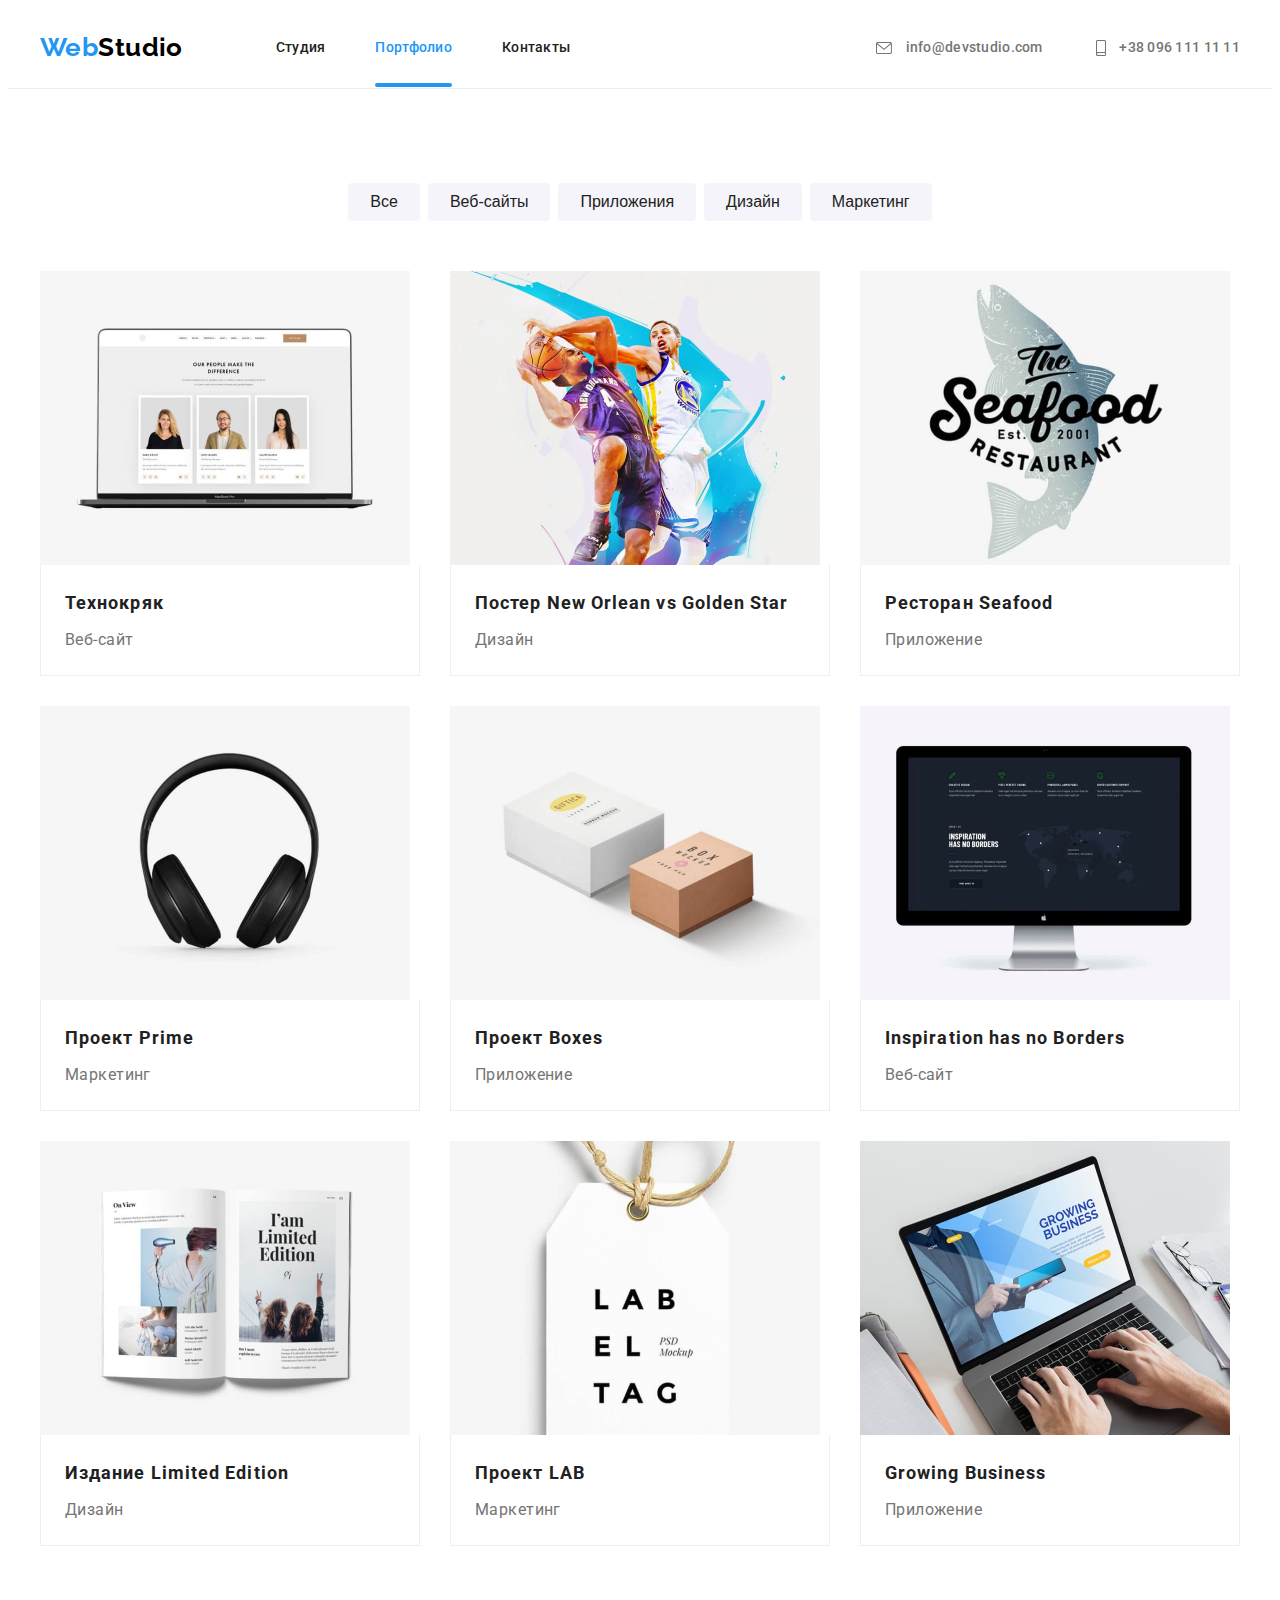
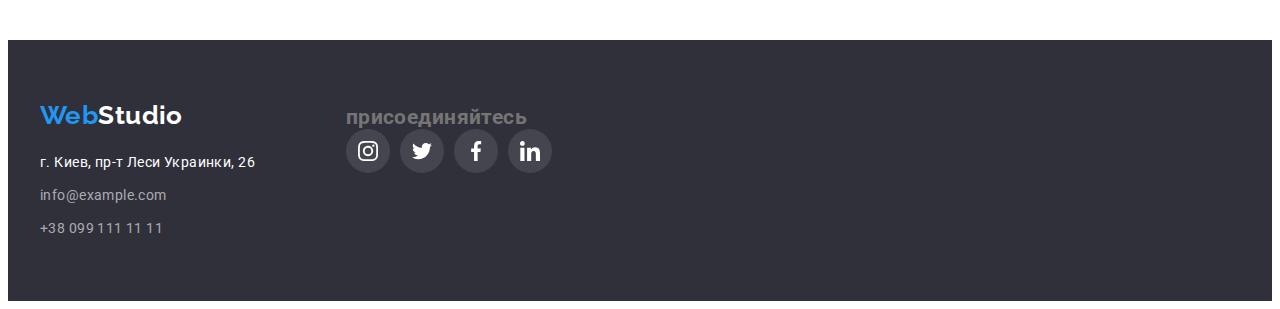
==== portfolio.html @ bc6f6d7c "HTML+CSS-cours" ====
<!DOCTYPE html>
<html lang="ru">

<head>
  <meta charset="UTF-8" />
  <meta http-equiv="X-UA-Compatible" content="IE=edge" />
  <meta name="viewport" content="width=device-width, initial-scale=1.0" />
  <link rel="stylesheet" href="https://cdnjs.cloudflare.com/ajax/libs/modern-normalize/1.1.0/modern-normalize.min.css"
    integrity="sha512-wpPYUAdjBVSE4KJnH1VR1HeZfpl1ub8YT/NKx4PuQ5NmX2tKuGu6U/JRp5y+Y8XG2tV+wKQpNHVUX03MfMFn9Q=="
    crossorigin="anonymous" referrerpolicy="no-referrer" />
  <link rel="preconnect" href="https://fonts.googleapis.com" />
  <link rel="preconnect" href="https://fonts.gstatic.com" crossorigin />
  <link href="https://fonts.googleapis.com/css2?family=Raleway:wght@700&family=Roboto:wght@400;500;700;900&display=swap"
    rel="stylesheet" />
  <link rel="stylesheet" href="./css/styles.css" />
  <title>Document</title>
</head>

<body>

  <header class="portfolio-header">
    <div class="container container-header">

      <nav class="navigation">
        <a href="" class="logo link">Web<span class="logo-studio">Studio</span> </a>

        <ul class="navigation-list list">
          <li class="navigation-item">
            <a href="./index.html" class="navigation-link link">Студия</a>
          </li>
          <li class="navigation-item">
            <a href="./portfolio.html" class="navigation-link current link">Портфолио</a>
          </li>
          <li class="navigation-item">
            <a href="" class="navigation-link link">Контакты</a>
          </li>
        </ul>

      </nav>

      <div class="navigation-mail-phone">
        <a href="info@devstudio.com" class="navigation-mail link">
          <svg class="navigation-icon" width="16" height="12">
            <use href="./images/icons.svg#envelope"></use>
          </svg> info@devstudio.com</a>
        <a href="+380961111111" class="navigation-phone link">
          <svg class="navigation-icon" width="10" height="16">
            <use href="./images/icons.svg#smartphone"></use>
          </svg> +38 096 111 11 11</a>
      </div>

    </div>
  </header>

  <main>

    <section class="portfolio section">
      <div class="container">

        <h1 class="visually-hidden">PORTFOLIO</h1>

        <ul class="portfolio-sorting list">
          <li class="portfolio-item-btn">
            <button type="button" class="portfolio-btn">Все</button>
          </li>
          <li class="portfolio-item-btn">
            <button type="button" class="portfolio-btn">Веб-сайты</button>
          </li>
          <li class="portfolio-item-btn">
            <button type="button" class="portfolio-btn">Приложения</button>
          </li>
          <li class="portfolio-item-btn">
            <button type="button" class="portfolio-btn">Дизайн</button>
          </li>
          <li class="portfolio-item-btn">
            <button type="button" class="portfolio-btn">Маркетинг</button>
          </li>
        </ul>

        <div class="portfolio-container">

          <ul class="portfolio-list list">
            <li class="portfolio-item">
              <a href="" class="portfolio-link link">
                <div class="portfolio-thumb">
                  <img src="./images/project-1.jpg" alt="img" width="370" class="portfolio-img" />
                  <p class="project-text">Ресурс предлагает комплексные предложения с разным уровнем функционала и
                    сервисов. Все это позволит
                    посетителю получить
                    исчерпывающие сведения о компании или частном лице.</p>
                </div>
                <div class="portfolio-title-text">
                  <h2 class="portfolio-title">Технокряк</h2>
                  <p class="portfolio-text">Веб-сайт</p>
                </div>
              </a>
            </li>

            <li class="portfolio-item">
              <a href="" class="portfolio-link link">
                <div class="portfolio-thumb">
                  <img src="./images/project-2.jpg" alt="img" width="370" class="portfolio-img" />
                  <p class="project-text">Ресурс предлагает комплексные предложения с разным уровнем функционала и
                    сервисов. Все это позволит
                    посетителю получить
                    исчерпывающие сведения о компании или частном лице.</p>
                </div>
                <div class="portfolio-title-text">
                  <h2 class="portfolio-title">Постер New Orlean vs Golden Star</h2>
                  <p class="portfolio-text">Дизайн</p>
                </div>
              </a>
            </li>

            <li class="portfolio-item">
              <a href="" class="portfolio-link link">
                <div class="portfolio-thumb">
                  <img src="./images/project-3.jpg" alt="img" width="370" class="portfolio-img" />
                  <p class="project-text">Ресурс предлагает комплексные предложения с разным уровнем функционала и
                    сервисов. Все это позволит
                    посетителю получить
                    исчерпывающие сведения о компании или частном лице.</p>
                </div>
                <div class="portfolio-title-text">
                  <h2 class="portfolio-title">Ресторан Seafood</h2>
                  <p class="portfolio-text">Приложение</p>
                </div>
              </a>
            </li>

            <li class="portfolio-item">
              <a href="" class="portfolio-link link">
                <div class="portfolio-thumb">
                  <img src="./images/project-4.jpg" alt="img" width="370" class="portfolio-img" />
                  <p class="project-text">Ресурс предлагает комплексные предложения с разным уровнем функционала и
                    сервисов. Все это позволит
                    посетителю получить
                    исчерпывающие сведения о компании или частном лице.</p>
                </div>
                <div class="portfolio-title-text">
                  <h2 class="portfolio-title">Проект Prime</h2>
                  <p class="portfolio-text">Маркетинг</p>
                </div>
              </a>
            </li>

            <li class="portfolio-item">
              <a href="" class="portfolio-link link">
                <div class="portfolio-thumb">
                  <img src="./images/project-5.jpg" alt="img" width="370" class="portfolio-img" />
                  <p class="project-text">Ресурс предлагает комплексные предложения с разным уровнем функционала и
                    сервисов. Все это позволит
                    посетителю получить
                    исчерпывающие сведения о компании или частном лице.</p>
                </div>
                <div class="portfolio-title-text">
                  <h2 class="portfolio-title">Проект Boxes</h2>
                  <p class="portfolio-text">Приложение</p>
                </div>
              </a>
            </li>

            <li class="portfolio-item">
              <a href="" class="portfolio-link link">
                <div class="portfolio-thumb">
                  <img src="./images/project-6.jpg" alt="img" width="370" class="portfolio-img" />
                  <p class="project-text">Ресурс предлагает комплексные предложения с разным уровнем функционала и
                    сервисов. Все это позволит
                    посетителю получить
                    исчерпывающие сведения о компании или частном лице.</p>
                </div>
                <div class="portfolio-title-text">
                  <h2 class="portfolio-title">Inspiration has no Borders</h2>
                  <p class="portfolio-text">Веб-сайт</p>
                </div>
              </a>
            </li>

            <li class="portfolio-item">
              <a href="" class="portfolio-link link">
                <div class="portfolio-thumb">
                  <img src="./images/project-7.jpg" alt="img" width="370" class="portfolio-img" />
                  <p class="project-text">Ресурс предлагает комплексные предложения с разным уровнем функционала и
                    сервисов. Все это позволит
                    посетителю получить
                    исчерпывающие сведения о компании или частном лице.</p>
                </div>
                <div class="portfolio-title-text">
                  <h2 class="portfolio-title">Издание Limited Edition</h2>
                  <p class="portfolio-text">Дизайн</p>
                </div>
              </a>
            </li>

            <li class="portfolio-item">
              <a href="" class="portfolio-link link">
                <div class="portfolio-thumb">
                  <img src="./images/project-8.jpg" alt="img" width="370" class="portfolio-img" />
                  <p class="project-text">Ресурс предлагает комплексные предложения с разным уровнем функционала и
                    сервисов. Все это позволит
                    посетителю получить
                    исчерпывающие сведения о компании или частном лице.</p>
                </div>
                <div class="portfolio-title-text">
                  <h2 class="portfolio-title">Проект LAB</h2>
                  <p class="portfolio-text">Маркетинг</p>
                </div>
              </a>
            </li>

            <li class="portfolio-item">
              <a href="" class="portfolio-link link">
                <div class="portfolio-thumb">
                  <img src="./images/project-9.jpg" alt="img" width="370" class="portfolio-img" />
                  <p class="project-text">Ресурс предлагает комплексные предложения с разным уровнем функционала и
                    сервисов. Все это позволит
                    посетителю получить
                    исчерпывающие сведения о компании или частном лице.</p>
                </div>
                <div class="portfolio-title-text">
                  <h2 class="portfolio-title">Growing Business</h2>
                  <p class="portfolio-text">Приложение</p>
                </div>
              </a>
            </li>
          </ul>

        </div>

      </div>
    </section>

  </main>

  <footer>
    <div class="container footer-container">
      <div class="footer-contact">
        <a href="" class="logo link">Web<span class="studio">Studio</span> </a>
        <address class="contacts">

          <ul class="contacts-list list">
            <li class="contact-item">
              <a href="" class="contacts-address link">г. Киев, пр-т Леси Украинки, 26</a>
            </li>
            <li class="contact-item">
              <a href="info@example.com" class="contacts-mail link">info@example.com</a>
            </li>
            <li class="contact-item">
              <a href="+380991111111" class="contacts-phon link">+38 099 111 11 11</a>
            </li>
          </ul>

        </address>
      </div>

      <div class="footer-icon">
        <h2 class="icon-title">присоединяйтесь</h2>

        <ul class="footer-icon-list list">
          <li class="footer-icon-item">
            <a href="" class="footer-icon-link link">
              <svg width="20" height="20">
                <use href="./images/icons.svg#instagram"></use>
              </svg>
            </a>
          </li>
          <li class="footer-icon-item">
            <a href="" class="footer-icon-link link">
              <svg width="20" height="20">
                <use href="./images/icons.svg#twitter"></use>
              </svg>
            </a>
          </li>
          <li class="footer-icon-item">
            <a href="" class="footer-icon-link link">
              <svg width="20" height="20">
                <use href="./images/icons.svg#facebook"></use>
              </svg>
            </a>
          </li>
          <li class="footer-icon-item">
            <a href="" class="footer-icon-link link">
              <svg width="20" height="20">
                <use href="./images/icons.svg#linkedin"></use>
              </svg>
            </a>
          </li>
        </ul>
      </div>

    </div>
  </footer>

</body>

</html>
---- css/styles.css ----
:root {
  /* Font */
  --font-logo: 'Raleway', sans-serif;
  --font-family: 'Roboto', sans-serif;

  /* Color */
  --main-color-txt: #757575;
  --secondary-color-txt: #212121;
  --accent-color-txt: #ffffff;

  --icons-color: #afb1b8;
  --backlight-color: #2196f3;
  --background-color: #2f303a;
  --logo-dark: #000000;

  --background-btn: #f5f4fa;
}

body {
  font-family: var(--font-family);
  color: var(--main-color-txt);
  font-size: 14px;
  letter-spacing: 0.03em;
  background-color: var(--accent-color-txt);
}

h1,
h2,
h3,
h4,
h5,
h6,
p,
ul {
  margin: 0;
}

img {
  display: block;
  height: auto;
  max-width: 100%;
}

.link {
  text-decoration: none;
}

.list {
  list-style: none;
  padding: 0;
  margin: 0;
}

.container {
  width: 1200px;
  margin: 0 auto;
  padding: 0 15px;
}

.section {
  padding: 94px 0;
}

.visually-hidden {
  position: absolute;
  width: 1px;
  height: 1px;
  margin: -1px;
  padding: 0;
  overflow: hidden;
  border: 0;
  clip: rect(0 0 0 0);
}

/* Header */

.navigation {
  display: flex;
}

.container-header {
  display: flex;
  align-items: center;
}

.logo {
  padding: 24px 0px 25px 0px;
  margin-right: 93px;

  color: var(--backlight-color);
  font-family: var(--font-logo);
  font-weight: 700;
  font-size: 26px;
  line-height: 1.19;
}

.logo-studio {
  color: var(--logo-dark);
}

.navigation-list {
  display: flex;
  align-items: center;
  padding-left: 0;
}

.navigation-link {
  padding: 10px 0;

  color: var(--secondary-color-txt);
  counter-reset: var(--secondary-color-txt);
  font-weight: 500;
  line-height: 1.14;
  letter-spacing: 0.02em;

  transition: color 250ms cubic-bezier(0.4, 0, 0.2, 1);
}

.navigation-link:hover,
.navigation-link:focus {
  color: var(--backlight-color);
}

.navigation-item {
  margin-right: 50px;
}

.navigation-item:last-child {
  margin-right: 0;
}

.current {
  position: relative;
  color: var(--backlight-color);
}

.current::after {
  content: '';
  position: absolute;
  bottom: -22px;
  left: 0;

  width: 100%;
  height: 4px;

  border-radius: 2px;
  background: var(--backlight-color);
  cursor: auto;
}

.navigation-mail-phone {
  margin-left: auto;

  font-weight: 500;
  line-height: 1.14;
  letter-spacing: 0.02em;
}

.navigation-phone,
.navigation-mail {
  color: var(--main-color-txt);
  fill: var(--main-color-txt);

  transition: color 250ms cubic-bezier(0.4, 0, 0.2, 1), fill 250ms cubic-bezier(0.4, 0, 0.2, 1);
}

.navigation-mail {
  margin-right: 50px;
}

.navigation-phone:hover,
.navigation-phone:focus,
.navigation-mail:hover,
.navigation-mail:focus {
  color: var(--backlight-color);
  fill: var(--backlight-color);
}

.navigation-icon {
  vertical-align: middle;
  margin-right: 10px;
}

/* Main */
/* Hero */
.hero {
  text-align: center;
}

.hero-background {
  margin: 0 auto;
  padding: 200px 0;

  max-width: 1600px;
  height: 600px;

  object-fit: cover;
  background-position: center;

  background-color: #c4c4c4;
  background-image: linear-gradient(to right, rgba(47, 48, 58, 0.4), rgba(47, 48, 58, 0.4)),
    url(../images/fon.jpg);
}

.hero-title {
  margin: 0 auto 30px;
  width: 700px;
  text-align: center;

  color: var(--accent-color-txt);
  text-transform: uppercase;
  font-weight: 900;
  font-size: 44px;
  line-height: 1.36;
  letter-spacing: 0.06em;
}

.hero-btn {
  display: block;
  margin: 0 auto;
  padding: 10px 32px;
  background: var(--backlight-color);
  box-shadow: 0px 4px 4px rgba(0, 0, 0, 0.15);
  border-radius: 4px;
  border: none;
  cursor: pointer;

  color: var(--accent-color-txt);
  font-weight: 700;
  font-size: 16px;
  line-height: 1.88;
  letter-spacing: 0.06em;
}

/* Peculiarities */

.peculiarities-list {
  display: flex;
  justify-content: space-between;
}

.peculiarities-item {
  width: 270px;
}

.peculiarities-title {
  margin-bottom: 10px;

  color: var(--secondary-color-txt);
  font-weight: 700;
  font-size: 14px;
  line-height: 1.14;
  text-transform: uppercase;
}

.peculiarities-title::before {
  content: '';
  display: flex;

  margin-bottom: 30px;
  max-width: 270px;
  height: 120px;

  background-position: center;
  background-repeat: no-repeat;

  border-radius: 4px;
  background-color: var(--background-btn);
}

.antenna::before {
  background-image: url(../images/antenna.png);
}

.clock::before {
  background-image: url(../images/clock.png);
}

.diagram::before {
  background-image: url(../images/diagram.png);
}

.astronaut::before {
  background-image: url(../images/astronaut.png);
}

.peculiarities-text {
  line-height: 1.71;
}

/* Service */
.service {
  padding-top: 0;
}

.service-title {
  text-align: center;
  margin-top: 0;
  margin-bottom: 50px;

  color: var(--secondary-color-txt);
  font-weight: 700;
  font-size: 36px;
  line-height: 1.16;
}

.img-list {
  display: flex;
  justify-content: space-between;
  margin: 0 auto;
  padding-left: 0;
}

.img-item {
  position: relative;
}

.service-text {
  display: flex;
  justify-content: center;
  align-items: center;
  position: absolute;
  bottom: 0;
  left: 0;

  width: 100%;
  height: 70px;

  font-weight: 700;
  line-height: 1.14;
  text-transform: uppercase;

  color: var(--accent-color-txt);
  background: rgba(47, 48, 58, 0.8);
}

/* Command */
.command-title {
  text-align: center;
  margin-top: 0;
  margin-bottom: 50px;

  color: var(--secondary-color-txt);
  font-weight: 700;
  font-size: 36px;
  line-height: 1.16;
}

.command-list {
  display: flex;
  justify-content: space-between;
  margin: 0 auto;
  padding-left: 0;
}

.command-item {
  background-color: var(--accent-color-txt);
  box-shadow: 0px 1px 3px rgba(0, 0, 0, 0.12), 0px 1px 1px rgba(0, 0, 0, 0.14),
    0px 2px 1px rgba(0, 0, 0, 0.2);
  border-radius: 0px 0px 4px 4px;
}

.command-img {
  margin-bottom: 30px;
}

.command-text {
  text-align: center;
  margin-top: 0;
  margin-bottom: 10px;
  color: var(--secondary-color-txt);
  font-weight: 500;
  font-size: 16px;
  line-height: 1.18;
}

.command-text-prof {
  text-align: center;
  margin-bottom: 16px;
  font-size: 16px;
  line-height: 1.18;
}

.social-list {
  display: flex;
  justify-content: center;
  margin-bottom: 30px;
}

.social-link {
  display: flex;
  align-items: center;
  justify-content: center;
  margin-right: 10px;

  width: 44px;
  height: 44px;

  border-radius: 50%;

  fill: var(--icons-color);
  background-color: var(--accent-color-txt);

  transition: background-color 250ms cubic-bezier(0.4, 0, 0.2, 1),
    fill 250ms cubic-bezier(0.4, 0, 0.2, 1);
}

.social-link:hover,
.social-link:focus {
  background-color: var(--backlight-color);
  fill: var(--accent-color-txt);
}

.social-list > li:last-child > .social-link {
  margin-right: 0;
}

.command {
  background-color: var(--background-btn);
}

/* Client */

.client-title {
  margin-bottom: 50px;

  text-align: center;

  font-family: var(--font-family);
  font-weight: 700;
  font-size: 36px;
  line-height: 1.17;
  letter-spacing: 0.03em;

  color: var(--secondary-color-txt);
}

.client-list {
  display: flex;
  justify-content: space-between;
}

.client-link {
  display: flex;
  align-items: center;
  justify-content: center;

  width: 170px;
  height: 92px;

  border: 1px solid var(--icons-color);
  border-radius: 4px;

  fill: var(--icons-color);

  transition: fill 250ms cubic-bezier(0.4, 0, 0.2, 1), border 250ms cubic-bezier(0.4, 0, 0.2, 1);
}

.client-link:hover,
.client-link:focus {
  fill: var(--backlight-color);
  border: 1px solid var(--backlight-color);
}

/* Footer */
footer {
  padding: 60px 0;
  background-color: var(--background-color);
}

.footer-container {
  display: flex;
  align-items: baseline;
}

.footer-contact {
  margin-right: 70px;
}

.footer-contact > .logo {
  display: block;
  padding: 0;
  margin-bottom: 20px;
}

.studio {
  color: var(--accent-color-txt);
}

.contacts-address {
  color: var(--accent-color-txt);
  font-style: normal;
  text-decoration: none;
  line-height: 1.71;

  transition: color 250ms cubic-bezier(0.4, 0, 0.2, 1);
}

.contacts-list {
  padding-left: 0;

  margin-top: 0;
  margin-bottom: 0;
}

.contact-item:nth-child(-n + 2) {
  margin-bottom: 9px;
}

.contacts-mail,
.contacts-phon {
  font-style: normal;
  text-decoration: none;
  line-height: 1.71;
  color: rgba(255, 255, 255, 0.6);

  transition: color 250ms cubic-bezier(0.4, 0, 0.2, 1);
}

.contacts-mail:hover,
.contacts-mail:focus,
.contacts-phon:hover,
.contacts-phon:focus,
.contacts-address:hover,
.contacts-address:focus {
  color: var(--backlight-color);
}

.icon-txt {
  margin-bottom: 20px;

  font-family: var(--font-family);
  font-weight: 700;
  font-size: 14px;
  line-height: 1.14;
  letter-spacing: 0.03em;
  text-transform: uppercase;

  color: var(--accent-color-txt);
}

.footer-icon {
  margin-right: 94px;
}

.footer-icon-list {
  display: flex;
}

.footer-icon-link {
  display: flex;
  align-items: center;
  justify-content: center;
  margin-right: 10px;

  width: 44px;
  height: 44px;

  border-radius: 50%;

  fill: var(--accent-color-txt);
  background-color: rgba(255, 255, 255, 0.1);

  transition: background-color 250ms cubic-bezier(0.4, 0, 0.2, 1),
    fill 250ms cubic-bezier(0.4, 0, 0.2, 1);
}

.footer-icon-link:hover,
.footer-icon-link:focus {
  fill: var(--accent-color-txt);
  background-color: var(--backlight-color);
}

.footer-icon-list > li:last-child > .footer-icon-link {
  margin-right: 0;
}

.subscription-box {
  display: flex;
}

.subscription-txt {
  margin-bottom: 20px;

  font-family: var(--font-family);
  font-weight: 700;
  font-size: 14px;
  line-height: 1.14;
  letter-spacing: 0.03em;
  text-transform: uppercase;

  color: var(--accent-color-txt);
}

.subscription-form {
  margin-right: 12px;
}

.subscription-input {
  width: 358px;
  height: 50px;

  padding-left: 16px;

  border-radius: 4px;
  border: 1px solid rgba(255, 255, 255, 0.3);
  filter: drop-shadow(0px 4px 4px rgba(0, 0, 0, 0.15));
  background-color: transparent;
  color: var(--accent-color-txt);
}

.subscription-input::placeholder {
  font-size: 16px;
  line-height: 1.25;

  align-items: center;
  letter-spacing: 0.03em;

  color: rgba(255, 255, 255, 0.6);
}

.subscription-btn {
  display: block;
  position: relative;

  padding: 10px 62px 10px 30px;

  border-radius: 4px;
  border: none;
  background: var(--backlight-color);
  box-shadow: 0px 4px 4px rgba(0, 0, 0, 0.15);

  cursor: pointer;

  font-weight: 700;
  font-size: 16px;
  line-height: 1.88;
  letter-spacing: 0.06em;
  color: var(--accent-color-txt);
}

.subscription-img {
  position: absolute;
  top: 50%;
  right: 28px;
  transform: translateY(-50%);
}

/* Portfolio */

.portfolio-header {
  border-bottom: 1px solid #ececec;
}

.portfolio-sorting {
  display: flex;
  justify-content: center;
  margin-bottom: 50px;
}

.portfolio-btn {
  padding: 6px 22px;

  background: var(--background-btn);
  border-radius: 4px;
  border: none;
  cursor: pointer;

  color: var(--secondary-color-txt);
  font-weight: 500;
  font-size: 16px;
  line-height: 1.62;

  transition: color 250ms cubic-bezier(0.4, 0, 0.2, 1),
    background-color 250ms cubic-bezier(0.4, 0, 0.2, 1),
    box-shadow 250ms cubic-bezier(0.4, 0, 0.2, 1);
}

.portfolio-item-btn:nth-child(-n + 4) {
  margin-right: 8px;
}

.portfolio-btn:hover,
.portfolio-btn:focus {
  color: var(--accent-color-txt);
  background-color: var(--backlight-color);
  box-shadow: 0px 3px 1px rgba(0, 0, 0, 0.1), 0px 1px 2px rgba(0, 0, 0, 0.08),
    0px 2px 2px rgba(0, 0, 0, 0.12);
}

/* .portfolio-list {
  display: flex;
  flex-wrap: wrap;
  width: 1170px;
  margin: 0 auto;
  padding-left: 0;
  padding-bottom: 94px;
}

.portfolio-item {
  margin-right: 30px;
  margin-bottom: 30px;
}

.portfolio-item:nth-child(3n) {
  margin-right: 0;
}

.portfolio-item:nth-child(n + 7) {
  margin-bottom: 0;
} */

.portfolio-list {
  display: flex;
  flex-wrap: wrap;
  margin-right: -30px;
  margin-bottom: -30px;
  padding-left: 0;
}

.portfolio-item {
  flex-basis: calc(100% / 3 - 30px);

  margin-right: 30px;
  margin-bottom: 30px;
}

.portfolio-link {
  display: block;

  transition: box-shadow 250ms cubic-bezier(0.4, 0, 0.2, 1);
}

.portfolio-title-text {
  padding: 20px 24px;

  border: 1px solid #eeeeee;
  border-top: none;
}

.portfolio-link:hover {
  box-shadow: 0px 1px 1px rgba(0, 0, 0, 0.12), 0px 4px 4px rgba(0, 0, 0, 0.06),
    1px 4px 6px rgba(0, 0, 0, 0.16);
}

.portfolio-title {
  margin-bottom: 4px;

  color: var(--secondary-color-txt);
  font-weight: 700;
  font-size: 18px;
  line-height: 2;
  letter-spacing: 0.06em;
}

.portfolio-text {
  color: var(--main-color-txt);
  font-size: 16px;
  line-height: 1.88;
}

.portfolio-thumb {
  position: relative;

  overflow: hidden;
}

.portfolio-thumb::after {
  content: '';
  position: absolute;
  bottom: -100%;
  left: 0;

  width: 370px;
  height: 294px;

  background: rgba(33, 150, 243, 0.9);

  transition: bottom 250ms cubic-bezier(0.4, 0, 0.2, 1);
}

.portfolio-link:hover .portfolio-thumb::after {
  bottom: 0;
}

.project-text {
  position: absolute;
  bottom: -100%;
  left: 24px;
  z-index: 3;

  width: 322px;
  height: 168px;

  font-family: var(--font-family);
  font-weight: 400;
  font-size: 18px;
  line-height: 1.56;
  letter-spacing: 0.03em;
  color: var(--accent-color-txt);

  transition: bottom 250ms cubic-bezier(0.4, 0, 0.2, 1);
}

.portfolio-link:hover .project-text {
  bottom: 63px;
}

/* MODAL */

.modal-drop {
  position: fixed;
  top: 0;
  left: 0;

  width: 100%;
  height: 100%;

  background: rgba(0, 0, 0, 0.2);

  transition: opacity 500ms cubic-bezier(0.4, 0, 0.2, 1),
    visibility 500ms cubic-bezier(0.4, 0, 0.2, 1);
}

.is-hidden {
  opacity: 0;
  visibility: hidden;
  pointer-events: none;
}

.modal-drop.is-hidden .modal {
  transform: translate(-50%, -50%) scale(1.5);
}

.modal {
  position: absolute;
  top: 50%;
  left: 50%;
  transform: translate(-50%, -50%) scale(1);

  width: 528px;
  height: 581px;

  padding: 40px;

  border-radius: 4px;
  background: var(--accent-color-txt);
  box-shadow: 0px 1px 3px rgba(0, 0, 0, 0.12), 0px 1px 1px rgba(0, 0, 0, 0.14),
    0px 2px 1px rgba(0, 0, 0, 0.2);

  transition: transform 500ms cubic-bezier(0.4, 0, 0.2, 1);
}

.modal-btn {
  position: absolute;
  top: 8px;
  right: 8px;
  display: flex;
  justify-content: center;
  align-items: center;

  padding: 0;

  width: 30px;
  height: 30px;

  border: 1px solid rgba(0, 0, 0, 0.1);
  border-radius: 50%;
  background-color: transparent;

  cursor: pointer;

  transition: fill 250ms cubic-bezier(0.4, 0, 0.2, 1);
}

.modal-btn:hover {
  fill: var(--backlight-color);
}

.modal-form-txt {
  text-align: center;

  margin-bottom: 12px;

  font-family: var(--accent-color-txt);
  font-weight: 700;
  font-size: 20px;
  line-height: 1.15;
  letter-spacing: 0.03em;

  color: var(--secondary-color-txt);
}

.modal-form-contact {
  display: block;

  margin-bottom: 10px;

  font-size: 12px;
  line-height: 1.16;
  letter-spacing: 0.01em;
}

.contact-input-box {
  position: relative;
  display: block;
  margin-top: 4px;
}

.form-contact-input {
  width: 100%;
  height: 40px;

  padding-left: 42px;

  border: 1px solid rgba(33, 33, 33, 0.2);
  border-radius: 4px;

  transition: border-color 250ms cubic-bezier(0.4, 0, 0.2, 1);
}

.form-contact-input:focus {
  outline: none;
  border-color: var(--backlight-color);
}

.form-contact-input:focus + .contact-input-icon {
  fill: var(--backlight-color);
}

.contact-input-icon {
  position: absolute;
  top: 50%;
  left: 12px;
  transform: translateY(-50%);

  transition: fill 250ms cubic-bezier(0.4, 0, 0.2, 1);
}

.form-contact-message {
  width: 100%;
  height: 120px;

  margin-top: 4px;
  padding: 12px 16px;

  resize: none;

  border: 1px solid rgba(33, 33, 33, 0.2);
  border-radius: 4px;

  transition: border-color 250ms cubic-bezier(0.4, 0, 0.2, 1);
}

.form-contact-message::placeholder {
  line-height: 1.14;
  letter-spacing: 0.01em;

  color: rgba(117, 117, 117, 0.5);
}

.form-contact-message:focus {
  outline: none;
  border-color: var(--backlight-color);
}

.checkbox-box {
  margin-bottom: 30px;
}

.modal-form-checkbox {
  display: flex;
  align-items: center;

  line-height: 1.71;
  letter-spacing: 0.03em;
}

.modal-form-checkbox::before {
  content: '';

  display: inline-block;

  width: 16px;
  height: 15px;

  margin-right: 7px;

  border: 1px solid var(--secondary-color-txt);
  border-radius: 2px;

  cursor: pointer;
}

.form-checkbox-input:checked + .modal-form-checkbox::before {
  background-image: url(../images/icon_check.png);
  border: none;
}

.form-checkbox-input:focus + .modal-form-checkbox::before {
  border-color: var(--backlight-color);
}

.modal-form-link {
  line-height: 1.71;
  letter-spacing: 0.03em;

  color: var(--backlight-color);
}

.modal-form-btn {
  display: block;

  margin: 0 auto;
  padding: 10px 56px;

  border-radius: 4px;
  border: none;
  background: var(--backlight-color);
  box-shadow: 0px 4px 4px rgba(0, 0, 0, 0.15);

  cursor: pointer;

  font-family: var(--font-family);
  font-weight: 700;
  font-size: 16px;
  line-height: 1.88;
  letter-spacing: 0.06em;
  color: var(--accent-color-txt);
}
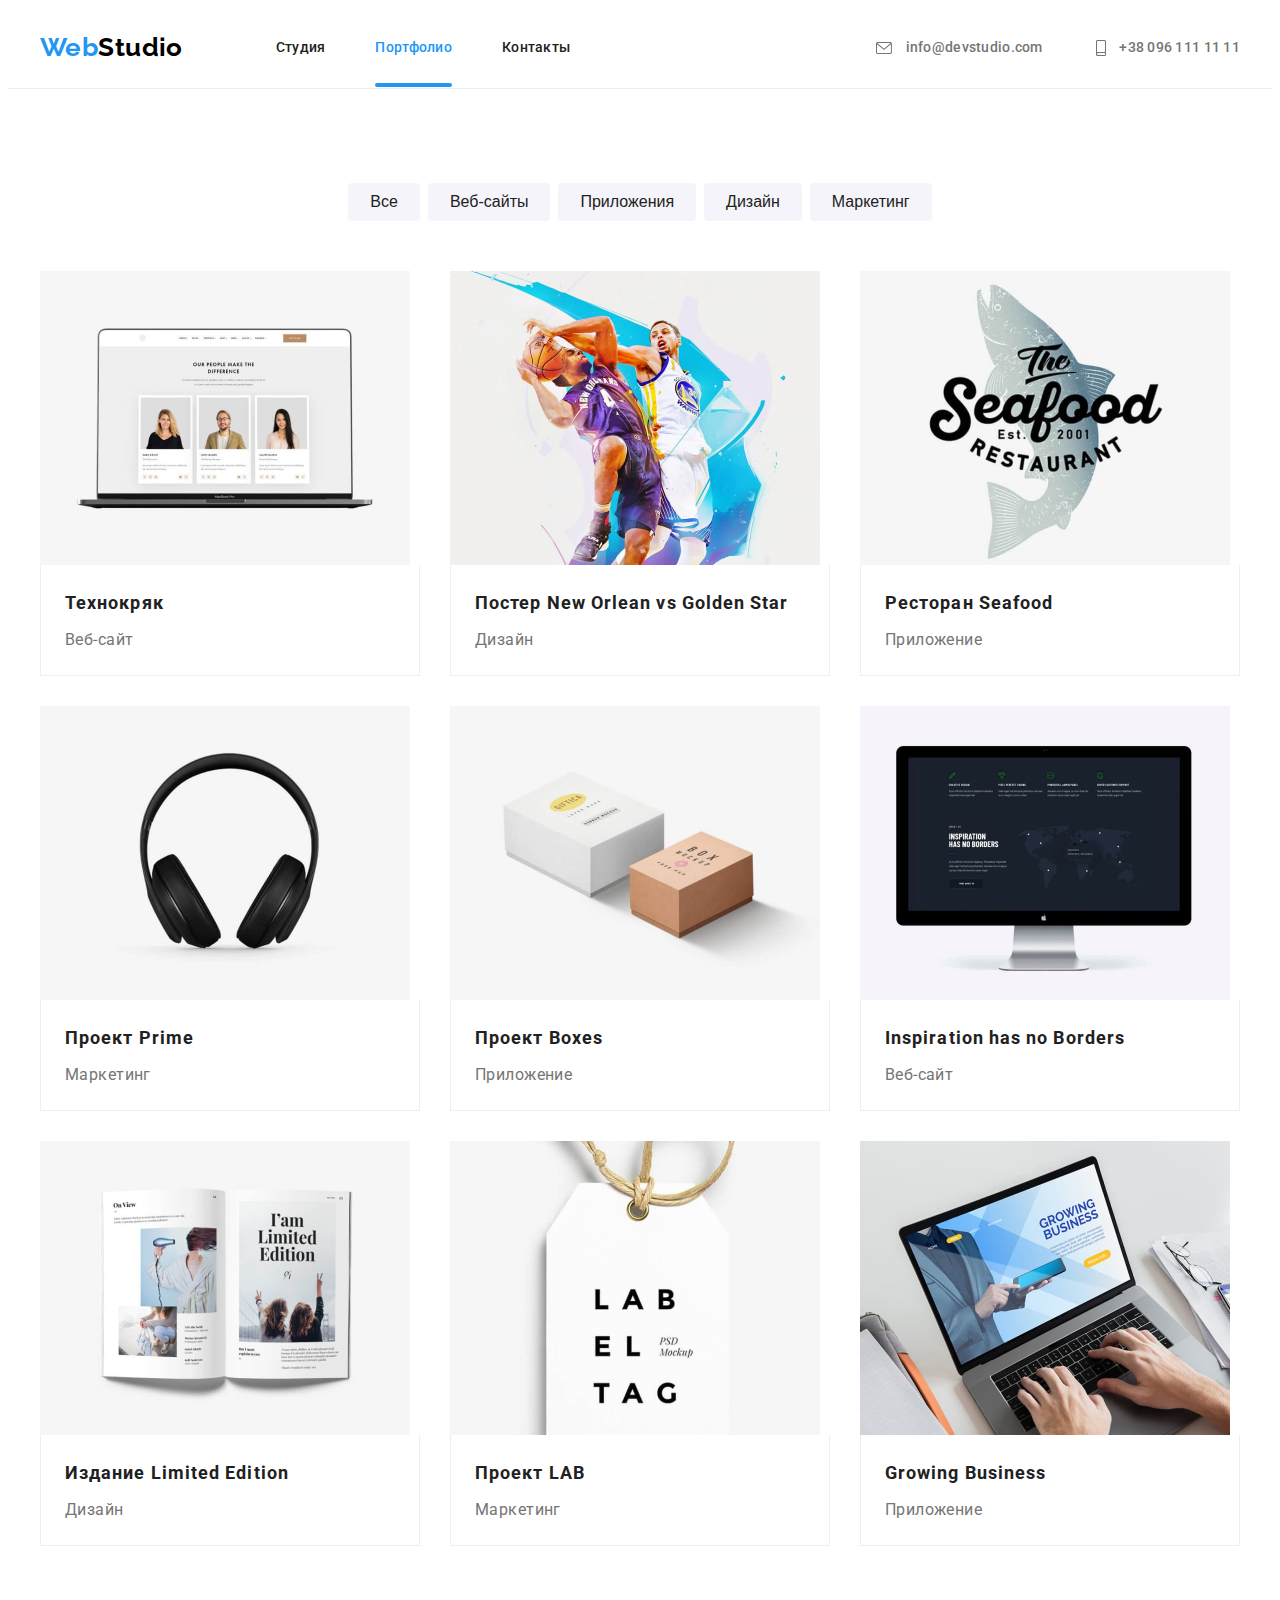
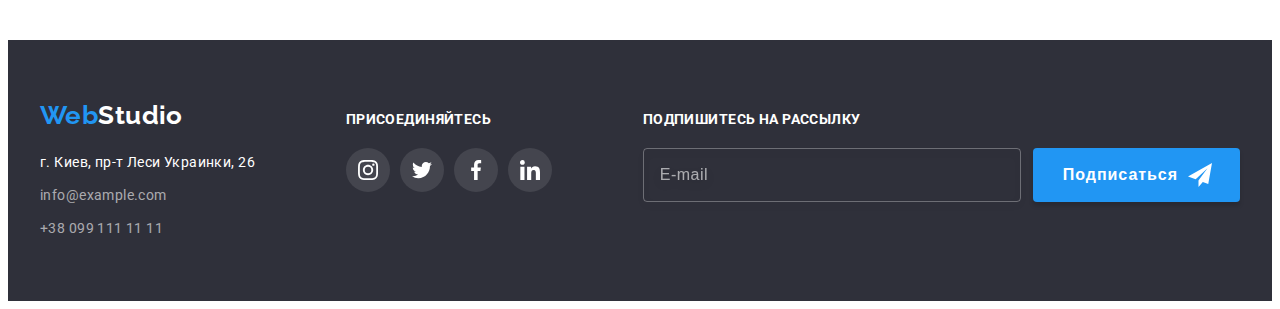
==== commit de75451c: "HTML+CSS-cours" ====
--- a/portfolio.html
+++ b/portfolio.html
@@ -234,6 +234,7 @@
 
   <footer>
     <div class="container footer-container">
+
       <div class="footer-contact">
         <a href="" class="logo link">Web<span class="studio">Studio</span> </a>
         <address class="contacts">
@@ -254,7 +255,7 @@
       </div>
 
       <div class="footer-icon">
-        <h2 class="icon-title">присоединяйтесь</h2>
+        <p class="icon-txt">присоединяйтесь</p>
 
         <ul class="footer-icon-list list">
           <li class="footer-icon-item">
@@ -264,6 +265,7 @@
               </svg>
             </a>
           </li>
+
           <li class="footer-icon-item">
             <a href="" class="footer-icon-link link">
               <svg width="20" height="20">
@@ -271,6 +273,7 @@
               </svg>
             </a>
           </li>
+
           <li class="footer-icon-item">
             <a href="" class="footer-icon-link link">
               <svg width="20" height="20">
@@ -278,6 +281,7 @@
               </svg>
             </a>
           </li>
+
           <li class="footer-icon-item">
             <a href="" class="footer-icon-link link">
               <svg width="20" height="20">
@@ -288,6 +292,21 @@
         </ul>
       </div>
 
+      <div class="subscription">
+        <p class="subscription-txt">Подпишитесь на рассылку</p>
+
+        <form class="subscription-form">
+          <label>
+            <input name="footer-email" type="email" placeholder="E-mail" class="subscription-input">
+          </label>
+          <button type="submit" class="subscription-btn">Подписаться<svg class="subscription-img" width="24"
+              height="24">
+              <use href="./images/icons.svg#icon_send"></use>
+            </svg></button>
+        </form>
+
+      </div>
+
     </div>
   </footer>
 
--- a/css/styles.css
+++ b/css/styles.css
@@ -540,7 +540,7 @@
 }
 
 .footer-icon {
-  margin-right: 94px;
+  margin-right: auto;
 }
 
 .footer-icon-list {
@@ -575,7 +575,7 @@
   margin-right: 0;
 }
 
-.subscription-box {
+.subscription-form {
   display: flex;
 }
 
@@ -592,10 +592,6 @@
   color: var(--accent-color-txt);
 }
 
-.subscription-form {
-  margin-right: 12px;
-}
-
 .subscription-input {
   width: 358px;
   height: 50px;
@@ -623,6 +619,7 @@
   display: block;
   position: relative;
 
+  margin-left: 12px;
   padding: 10px 62px 10px 30px;
 
   border-radius: 4px;
@@ -894,7 +891,7 @@
 .modal-form-contact {
   display: block;
 
-  margin-bottom: 10px;
+  margin-bottom: 20px;
 
   font-size: 12px;
   line-height: 1.16;
@@ -970,6 +967,7 @@
 
 .modal-form-checkbox {
   display: flex;
+  justify-content: center;
   align-items: center;
 
   line-height: 1.71;
